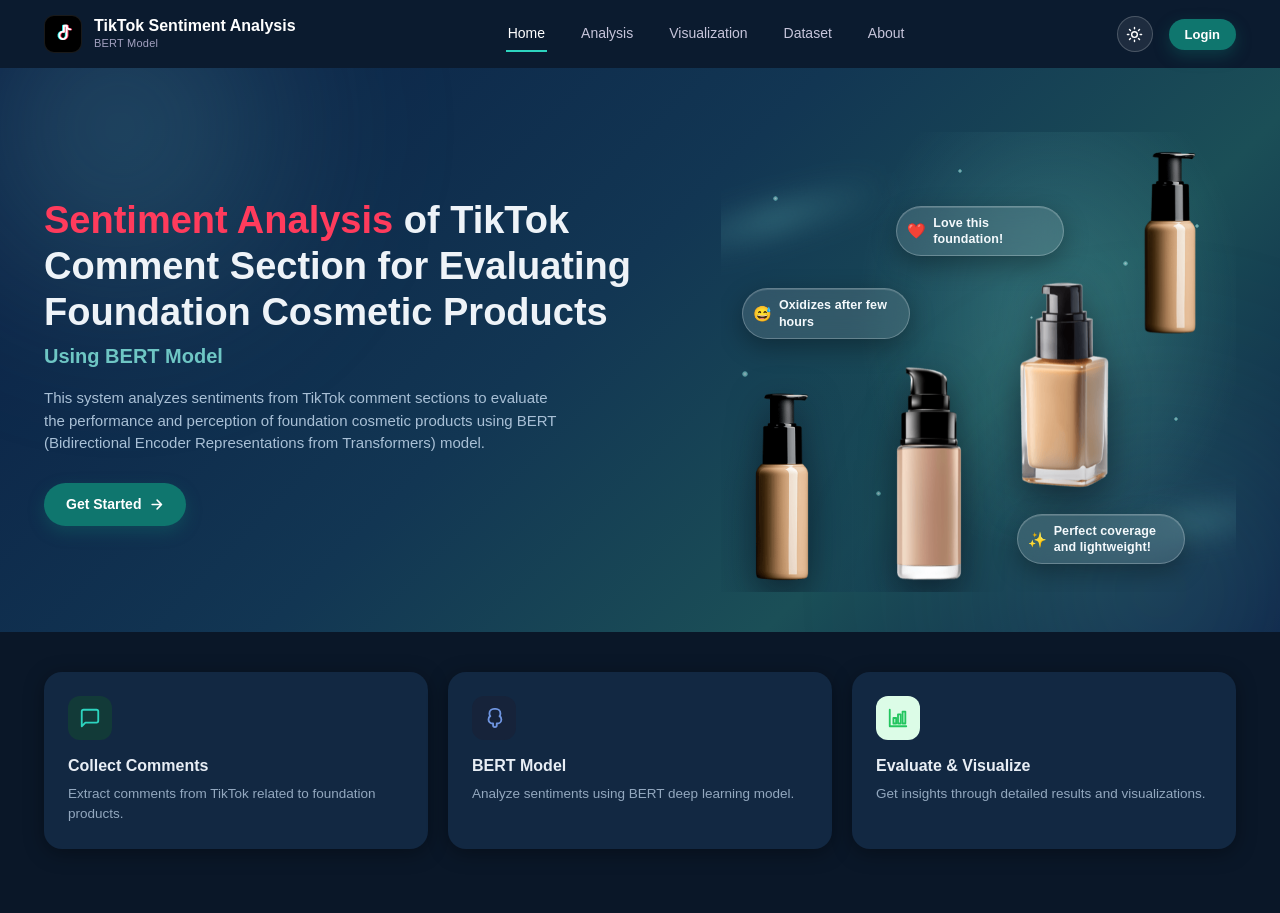
==== frontend/index.html @ 7a54fff6 "Add Flask sentiment analysis website" ====
<!doctype html>
<html lang="en">
<head>
<meta charset="UTF-8" />
<meta name="viewport" content="width=device-width, initial-scale=1.0" />
<title>TikTok Sentiment Analysis | BERT Model</title>
<script>
(function () {
  var t = localStorage.getItem("theme") || (window.matchMedia && window.matchMedia("(prefers-color-scheme: dark)").matches ? "dark" : "light");
  document.documentElement.setAttribute("data-theme", t);
})();
</script>
<link rel="stylesheet" href="css/style.css" />
</head>
<body>

<nav class="navbar">
  <div class="container">
    <a href="index.html" class="brand">
      <div class="brand-logo">
        <svg viewBox="0 0 24 24" fill="none" stroke-width="2" stroke-linecap="round" stroke-linejoin="round" role="img" aria-label="TikTok logo">
          <g stroke="#25F4EE" transform="translate(-1,0)">
            <path d="M16 3v10.5a4 4 0 1 1-3-3.87V3h3Z" />
            <path d="M16 3c0 2.5 2 4 4 4" />
          </g>
          <g stroke="#FE2C55" transform="translate(1,0)">
            <path d="M16 3v10.5a4 4 0 1 1-3-3.87V3h3Z" />
            <path d="M16 3c0 2.5 2 4 4 4" />
          </g>
          <g stroke="#fff">
            <path d="M16 3v10.5a4 4 0 1 1-3-3.87V3h3Z" />
            <path d="M16 3c0 2.5 2 4 4 4" />
          </g>
        </svg>
      </div>
      <div class="brand-text">
        <div class="title">TikTok Sentiment Analysis</div>
        <div class="subtitle">BERT Model</div>
      </div>
    </a>
    <div class="nav-links">
      <a href="index.html" class="active">Home</a>
      <a href="analysis.html">Analysis</a>
      <a href="visualization.html">Visualization</a>
      <a href="dataset.html">Dataset</a>
      <a href="about.html">About</a>
    </div>
    <div class="nav-cta">
      <button class="theme-toggle" id="theme-toggle" aria-label="Toggle dark mode" title="Toggle dark mode">
        <svg class="icon-sun" viewBox="0 0 24 24" fill="none" stroke="currentColor" stroke-width="2" stroke-linecap="round" stroke-linejoin="round"><circle cx="12" cy="12" r="4"/><path d="M12 2v2M12 20v2M4.93 4.93l1.41 1.41M17.66 17.66l1.41 1.41M2 12h2M20 12h2M4.93 19.07l1.41-1.41M17.66 6.34l1.41-1.41"/></svg>
        <svg class="icon-moon" viewBox="0 0 24 24" fill="none" stroke="currentColor" stroke-width="2" stroke-linecap="round" stroke-linejoin="round"><path d="M21 12.79A9 9 0 1 1 11.21 3 7 7 0 0 0 21 12.79Z"/></svg>
      </button>
      <button class="btn btn-primary btn-sm" id="login-btn">Login</button>
      <div class="profile-menu" id="profile-menu" hidden>
        <button class="profile-trigger" id="profile-trigger" type="button" aria-haspopup="menu" aria-expanded="false" aria-controls="profile-dropdown">
          <span class="profile-avatar" id="profile-avatar" aria-hidden="true"></span>
          <span class="profile-name" id="profile-name"></span>
          <svg class="profile-caret" viewBox="0 0 24 24" fill="none" stroke="currentColor" stroke-width="2" stroke-linecap="round" stroke-linejoin="round"><path d="M6 9l6 6 6-6"/></svg>
        </button>
        <div class="profile-dropdown" id="profile-dropdown" role="menu" aria-labelledby="profile-trigger" hidden>
          <button class="dropdown-item" id="logout-trigger" type="button" role="menuitem">
            <svg viewBox="0 0 24 24" fill="none" stroke="currentColor" stroke-width="2" stroke-linecap="round" stroke-linejoin="round"><path d="M9 21H5a2 2 0 0 1-2-2V5a2 2 0 0 1 2-2h4"/><path d="M16 17l5-5-5-5"/><path d="M21 12H9"/></svg>
            Log Out
          </button>
        </div>
      </div>
    </div>
  </div>
</nav>

<section class="hero">
  <div class="container">
    <div>
      <h1><span class="accent-red">Sentiment Analysis</span> of TikTok Comment Section for Evaluating Foundation Cosmetic Products</h1>
      <p class="using-bert">Using BERT Model</p>
      <p class="lead">This system analyzes sentiments from TikTok comment sections to evaluate the performance and perception of foundation cosmetic products using BERT (Bidirectional Encoder Representations from Transformers) model.</p>
      <a href="analysis.html" class="btn btn-primary">
        Get Started
        <svg viewBox="0 0 24 24" fill="none" stroke="currentColor" stroke-width="2.5" stroke-linecap="round" stroke-linejoin="round"><path d="M5 12h14M13 5l7 7-7 7"/></svg>
      </a>
    </div>

    <div class="hero-art">
      <div class="scene-glow"></div>
      <span class="scene-streak streak-a"></span>
      <span class="scene-streak streak-b"></span>

      <div class="scene-particles" aria-hidden="true">
        <span class="particle p1"></span>
        <span class="particle p2"></span>
        <span class="particle p3"></span>
        <span class="particle p4"></span>
        <span class="particle p5"></span>
        <span class="particle p6"></span>
        <span class="particle p7"></span>
        <span class="particle p8"></span>
      </div>

      <div class="scene-notes" aria-hidden="true">
        <div class="comment-bubble n1">
          <span class="bubble-icon">❤️</span>
          <span class="bubble-text">Love this foundation!</span>
        </div>
        <div class="comment-bubble n2">
          <span class="bubble-icon">😅</span>
          <span class="bubble-text">Oxidizes after few hours</span>
        </div>
        <div class="comment-bubble n3">
          <span class="bubble-icon">✨</span>
          <span class="bubble-text">Perfect coverage and lightweight!</span>
        </div>
      </div>

      <div class="bottle-scene" id="bottle-scene">
        <div class="depth-layer layer-bg" id="layer-bg">
          </div>
          <div class="scene-bottle b2">
            <div class="bottle-visual">
              <img src="assets/images/bottles/bottle-slim-png copy.png" width="162" height="571" alt="Small frosted glass foundation bottle, full, with a gold metallic pump dispenser" loading="eager" decoding="async" onerror="this.closest('.bottle-visual').classList.add('img-fallback')">
              <span class="bottle-shine" style="--bottle-mask: url('../assets/images/bottles/bottle-pump-small.png')" aria-hidden="true"></span>
            </div>
          </div>
        </div>

        <div class="depth-layer layer-fg" id="layer-fg">
          <div class="scene-bottle b3">
            <div class="bottle-visual">
              <img src="assets/images/bottles/Foundation2.png" width="162" height="571" alt="Tall cylindrical frosted glass foundation bottle, full, with a gold metallic pump dispenser" loading="eager" decoding="async" onerror="this.closest('.bottle-visual').classList.add('img-fallback')">
              <span class="bottle-shine" style="--bottle-mask: url('../assets/images/bottles/bottle-cylindrical.png')" aria-hidden="true"></span>
            </div>
          </div>

          <div class="scene-bottle b5">
            <div class="bottle-visual">
              <img src="assets/images/bottles/bottle-slim-png.png" width="108" height="351" alt="Tall slim rounded frosted glass foundation bottle, full, with a gold metallic pump dispenser" loading="eager" decoding="async" onerror="this.closest('.bottle-visual').classList.add('img-fallback')">
              <span class="bottle-shine" style="--bottle-mask: url('../assets/images/bottles/bottle-slim.png')" aria-hidden="true"></span>
            </div>
          </div>

          <div class="scene-bottle b4 bottle">
            <div class="bottle-visual">
              <img src="assets/images/bottles/bottle-square-hero.png" width="340" height="600" alt="Premium square frosted glass foundation bottle, full, with a gold metallic pump dispenser" loading="eager" fetchpriority="high" decoding="async" onerror="this.closest('.bottle-visual').classList.add('img-fallback')">
              <span class="bottle-shine" style="--bottle-mask: url('../assets/images/bottles/bottle-square-hero.png')" aria-hidden="true"></span>
            </div>
            
          </div>
        </div>
      </div>
    </div>
  </div>
</section>

<div class="container">
  <div class="hero-features">
    <div class="feature-card">
      <div class="icon">
        <svg viewBox="0 0 24 24" fill="none" stroke="currentColor" stroke-width="2" stroke-linecap="round" stroke-linejoin="round"><path d="M21 15a2 2 0 0 1-2 2H7l-4 4V5a2 2 0 0 1 2-2h14a2 2 0 0 1 2 2z"/></svg>
      </div>
      <h3>Collect Comments</h3>
      <p>Extract comments from TikTok related to foundation products.</p>
    </div>
    <div class="feature-card">
      <div class="icon">
        <svg viewBox="0 0 24 24" fill="none" stroke="currentColor" stroke-width="2" stroke-linecap="round" stroke-linejoin="round"><path d="M12 2a5 5 0 0 0-5 5c0 1.5.5 2.5 1 3-1 .5-2 1.8-2 3.5A4.5 4.5 0 0 0 10.5 18h.5v2a2 2 0 0 0 2 2 2 2 0 0 0 2-2v-2h.5a4.5 4.5 0 0 0 4.5-4.5c0-1.7-1-3-2-3.5.5-.5 1-1.5 1-3a5 5 0 0 0-5-5z"/></svg>
      </div>
      <h3>BERT Model</h3>
      <p>Analyze sentiments using BERT deep learning model.</p>
    </div>
    <div class="feature-card">
      <div class="icon">
        <svg viewBox="0 0 24 24" fill="none" stroke="currentColor" stroke-width="2" stroke-linecap="round" stroke-linejoin="round"><path d="M3 3v18h18"/><rect x="7" y="12" width="3" height="6"/><rect x="12" y="8" width="3" height="10"/><rect x="17" y="5" width="3" height="13"/></svg>
      </div>
      <h3>Evaluate &amp; Visualize</h3>
      <p>Get insights through detailed results and visualizations.</p>
    </div>
  </div>
</div>

<script src="js/main.js"></script>
</body>
</html>
---- frontend/css/style.css ----
:root {
  --navy: #0b1b2f;
  --navy-light: #14304d;
  --teal: #2dd4bf;
  --teal-dark: #0f766e;
  --teal-darker: #0b5d56;
  --teal-tint: #123a38;
  --deep-blue: #6f95e0;
  --deep-blue-tint: #16233a;
  --tiktok-red: #ff3b5c;
  --tiktok-cyan: #25f4ee;
  --green: #22c55e;
  --green-bg: #dcfce7;
  --yellow: #eab308;
  --yellow-bg: #fef9c3;
  --red: #ef4444;
  --red-bg: #fee2e2;
  --text: #e8eef5;
  --text-muted: #93a8bf;
  --border: #1f3a56;
  --bg-page: #0a1728;
  --card-bg: #122842;
  --surface-2: #17304d;
  --input-bg: #0f2138;
  --radius-lg: 18px;
  --radius-md: 12px;
  --radius-sm: 8px;
  --shadow: 0 4px 20px rgba(0, 0, 0, 0.35);
  --shadow-lg: 0 12px 32px rgba(0, 0, 0, 0.5);
}

:root[data-theme="dark"] {
  --navy: #060d18;
  --navy-light: #0d1b2e;
  --teal: #5eead4;
  --teal-dark: #115e59;
  --teal-darker: #0b4a46;
  --teal-tint: #0d2624;
  --deep-blue: #8fb3f5;
  --deep-blue-tint: #101d33;
  --green: #4ade80;
  --green-bg: #143824;
  --yellow: #fbbf24;
  --yellow-bg: #3a2e08;
  --red: #f87171;
  --red-bg: #3a1414;
  --text: #eef3f8;
  --text-muted: #8a9cb3;
  --border: #16283d;
  --bg-page: #050c16;
  --card-bg: #0b1826;
  --surface-2: #101f30;
  --input-bg: #0c1a29;
  --shadow: 0 4px 20px rgba(0, 0, 0, 0.5);
  --shadow-lg: 0 12px 32px rgba(0, 0, 0, 0.6);
}

* {
  box-sizing: border-box;
}

body {
  margin: 0;
  font-family: "Segoe UI", -apple-system, BlinkMacSystemFont, Roboto, Helvetica, Arial, sans-serif;
  background: var(--bg-page);
  color: var(--text);
  line-height: 1.5;
  transition: background-color 0.2s ease, color 0.2s ease;
}

a {
  text-decoration: none;
  color: inherit;
}

img, svg {
  max-width: 100%;
  display: block;
}

.container {
  max-width: 1240px;
  margin: 0 auto;
  padding: 0 24px;
}

/* ---------------- Navbar ---------------- */

.navbar {
  background: var(--navy);
  color: #fff;
  position: sticky;
  top: 0;
  z-index: 100;
}

.navbar .container {
  display: flex;
  align-items: center;
  justify-content: space-between;
  height: 68px;
}

.brand {
  display: flex;
  align-items: center;
  gap: 12px;
}

.brand-logo {
  width: 38px;
  height: 38px;
  border-radius: 10px;
  background: #000000;
  border: 1px solid rgba(255, 255, 255, 0.1);
  display: flex;
  align-items: center;
  justify-content: center;
  flex-shrink: 0;
}

.brand-logo svg {
  width: 22px;
  height: 22px;
}

.brand-text .title {
  font-weight: 700;
  font-size: 16px;
  line-height: 1.2;
}

.brand-text .subtitle {
  font-size: 11px;
  color: #a3a1c0;
  letter-spacing: 0.02em;
}

.nav-links {
  display: flex;
  gap: 32px;
  align-items: center;
}

.nav-links a {
  font-size: 14px;
  color: #c7c5db;
  font-weight: 500;
  padding: 6px 2px;
  border-bottom: 2px solid transparent;
  transition: color 0.15s, border-color 0.15s;
}

.nav-links a:hover {
  color: #fff;
}

.nav-links a.active {
  color: #fff;
  border-bottom-color: var(--teal);
}

.nav-cta {
  display: flex;
  align-items: center;
  gap: 16px;
}

.theme-toggle {
  display: inline-flex;
  align-items: center;
  justify-content: center;
  width: 36px;
  height: 36px;
  border-radius: 50%;
  border: 1px solid rgba(255, 255, 255, 0.2);
  background: rgba(255, 255, 255, 0.08);
  color: #fff;
  cursor: pointer;
  flex-shrink: 0;
  transition: background 0.15s;
}

.theme-toggle:hover {
  background: rgba(255, 255, 255, 0.18);
}

.theme-toggle svg {
  width: 17px;
  height: 17px;
}

.theme-toggle .icon-moon {
  display: none;
}

[data-theme="dark"] .theme-toggle .icon-sun {
  display: none;
}

[data-theme="dark"] .theme-toggle .icon-moon {
  display: block;
}

/* ---------------- Profile menu ---------------- */

.profile-menu {
  position: relative;
}

.profile-trigger {
  display: inline-flex;
  align-items: center;
  gap: 8px;
  padding: 6px 12px 6px 6px;
  border-radius: 999px;
  border: 1px solid rgba(255, 255, 255, 0.2);
  background: rgba(255, 255, 255, 0.08);
  color: #fff;
  cursor: pointer;
  transition: background 0.15s;
}

.profile-trigger:hover,
.profile-trigger[aria-expanded="true"] {
  background: rgba(255, 255, 255, 0.18);
}

.profile-avatar {
  display: inline-flex;
  align-items: center;
  justify-content: center;
  width: 26px;
  height: 26px;
  border-radius: 50%;
  background: linear-gradient(135deg, var(--tiktok-cyan), var(--teal), var(--tiktok-red));
  color: #06121f;
  font-size: 11px;
  font-weight: 700;
  flex-shrink: 0;
}

.profile-name {
  font-size: 13.5px;
  font-weight: 600;
  max-width: 120px;
  overflow: hidden;
  text-overflow: ellipsis;
  white-space: nowrap;
}

.profile-caret {
  width: 14px;
  height: 14px;
  flex-shrink: 0;
  transition: transform 0.15s ease;
}

.profile-trigger[aria-expanded="true"] .profile-caret {
  transform: rotate(180deg);
}

.profile-dropdown {
  position: absolute;
  top: calc(100% + 10px);
  right: 0;
  min-width: 180px;
  background: var(--card-bg);
  border: 1px solid var(--border);
  border-radius: var(--radius-md);
  box-shadow: var(--shadow-lg);
  padding: 6px;
  z-index: 150;
  opacity: 0;
  transform: translateY(-6px) scale(0.97);
  transform-origin: top right;
  transition: opacity 0.15s ease, transform 0.15s ease;
  pointer-events: none;
}

.profile-dropdown.open {
  opacity: 1;
  transform: translateY(0) scale(1);
  pointer-events: auto;
}

.dropdown-item {
  display: flex;
  align-items: center;
  gap: 10px;
  width: 100%;
  padding: 10px 12px;
  border: none;
  background: transparent;
  color: var(--text);
  font-size: 13.5px;
  font-weight: 500;
  border-radius: var(--radius-sm);
  cursor: pointer;
  text-align: left;
  transition: background 0.15s, color 0.15s;
}

.dropdown-item svg {
  width: 16px;
  height: 16px;
  flex-shrink: 0;
}

.dropdown-item:hover,
.dropdown-item:focus-visible {
  background: var(--red-bg);
  color: var(--red);
  outline: none;
}

@media (max-width: 480px) {
  .profile-name {
    display: none;
  }
  .profile-trigger {
    padding: 6px;
  }
}

/* ---------------- Buttons ---------------- */

.btn {
  display: inline-flex;
  align-items: center;
  justify-content: center;
  gap: 8px;
  padding: 11px 22px;
  border-radius: 999px;
  font-size: 14px;
  font-weight: 600;
  border: none;
  cursor: pointer;
  transition: transform 0.1s ease, box-shadow 0.15s ease, background 0.15s ease;
  white-space: nowrap;
}

.btn:active {
  transform: translateY(1px);
}

/* An explicit `display` above always beats the UA [hidden] rule, so a
   plain hidden attribute wouldn't actually hide a .btn - restate it here. */
.btn[hidden] {
  display: none;
}

.btn-primary {
  background: var(--teal-dark);
  color: #fff;
  box-shadow: 0 6px 16px rgba(15, 118, 110, 0.35);
}

.btn-primary:hover {
  background: var(--teal-darker);
}

.btn-primary:disabled {
  opacity: 0.6;
  cursor: not-allowed;
}

.btn-outline {
  background: var(--card-bg);
  color: var(--text);
  border: 1px solid var(--border);
}

.btn-outline:hover {
  border-color: var(--teal);
  color: var(--teal);
}

.btn-danger {
  background: var(--red);
  color: #fff;
  box-shadow: 0 6px 16px rgba(239, 68, 68, 0.35);
}

.btn-danger:hover {
  background: #dc2626;
}

.btn-sm {
  padding: 8px 16px;
  font-size: 13px;
}

.btn svg {
  width: 15px;
  height: 15px;
}

/* ---------------- Hero (Home) ---------------- */

.hero {
  position: relative;
  background: linear-gradient(135deg, #0A1F44 0%, #123653 45%, #1b4f57 72%, #0A1F44 100%);
  padding: 64px 0 40px;
  overflow: hidden;
}

/* ---- soft glowing teal blobs for a premium, luxury-brand backdrop ---- */

.hero::before,
.hero::after {
  content: "";
  position: absolute;
  border-radius: 50%;
  filter: blur(80px);
  pointer-events: none;
  z-index: 0;
}

.hero::before {
  width: 440px;
  height: 440px;
  top: -160px;
  left: -100px;
  background: radial-gradient(circle, rgba(110, 198, 196, 0.32) 0%, rgba(110, 198, 196, 0) 70%);
}

.hero::after {
  width: 520px;
  height: 520px;
  bottom: -220px;
  right: -140px;
  background: radial-gradient(circle, rgba(110, 198, 196, 0.2) 0%, rgba(110, 198, 196, 0) 70%);
}

.hero .container {
  position: relative;
  z-index: 1;
  display: grid;
  grid-template-columns: 1.1fr 0.9fr;
  gap: 48px;
  align-items: center;
}

.hero h1 {
  font-size: 38px;
  line-height: 1.2;
  font-weight: 800;
  margin: 0 0 6px;
  /* .hero keeps its navy gradient in both themes, so its text is pinned
     to fixed light-on-dark colors instead of the --text variable. */
  color: #eef3f8;
}

.hero h1 .accent-red {
  color: var(--tiktok-red);
}

.hero .using-bert {
  font-size: 20px;
  font-weight: 700;
  color: #6EC6C4;
  margin: 0 0 16px;
}

.hero p.lead {
  color: #a9c0d6;
  font-size: 15px;
  max-width: 520px;
  margin: 0 0 28px;
}

.hero-art {
  position: relative;
  height: 460px;
  overflow: hidden;
  perspective: 1000px;
}

/* ---- ambient glow / light streaks behind the bottle scene, matching the
   hero section's own navy/teal gradient so the bottles float directly on
   one continuous background instead of a separate boxed panel ---- */

.scene-glow {
  position: absolute;
  inset: -20% -10%;
  background:
    radial-gradient(45% 55% at 62% 42%, rgba(110, 198, 196, 0.28), rgba(110, 198, 196, 0) 70%),
    radial-gradient(32% 42% at 28% 78%, rgba(18, 54, 83, 0.35), rgba(18, 54, 83, 0) 70%);
  pointer-events: none;
}

.scene-streak {
  position: absolute;
  width: 230px;
  height: 26px;
  background: linear-gradient(90deg, rgba(110, 198, 196, 0) 0%, rgba(110, 198, 196, 0.32) 50%, rgba(110, 198, 196, 0) 100%);
  filter: blur(14px);
  pointer-events: none;
}

.streak-a { top: 16%; left: -12%; transform: rotate(-16deg); }
.streak-b {
  bottom: 12%;
  right: -16%;
  width: 260px;
  transform: rotate(-10deg);
  background: linear-gradient(90deg, rgba(110, 198, 196, 0) 0%, rgba(110, 198, 196, 0.28) 50%, rgba(110, 198, 196, 0) 100%);
}

/* ---- floating cosmetic particles (replaces the old speech bubbles) ---- */

.scene-particles {
  position: absolute;
  inset: 0;
  pointer-events: none;
}

.particle {
  position: absolute;
  width: 5px;
  height: 5px;
  border-radius: 50%;
  background: radial-gradient(circle, #eefdfc 0%, #6ec6c4 55%, rgba(110, 198, 196, 0) 76%);
  opacity: 0.6;
  animation: particle-float 6s ease-in-out infinite;
}

.particle.p1 { top: 14%; left: 10%; animation-delay: 0s; }
.particle.p2 { top: 8%; left: 46%; animation-delay: 0.7s; width: 4px; height: 4px; }
.particle.p3 { top: 28%; left: 78%; animation-delay: 1.4s; }
.particle.p4 { top: 52%; left: 4%; animation-delay: 2.1s; width: 6px; height: 6px; }
.particle.p5 { top: 62%; left: 88%; animation-delay: 2.8s; width: 4px; height: 4px; }
.particle.p6 { top: 78%; left: 30%; animation-delay: 3.4s; }
.particle.p7 { top: 40%; left: 60%; animation-delay: 4s; width: 3px; height: 3px; }
.particle.p8 { top: 20%; left: 92%; animation-delay: 4.6s; width: 4px; height: 4px; }

@keyframes particle-float {
  0%, 100% { transform: translateY(0) scale(1); opacity: 0.3; }
  50% { transform: translateY(-16px) scale(1.2); opacity: 0.85; }
}

/* ---- floating glassmorphism comment bubbles drifting behind the bottles ---- */

.scene-notes {
  position: absolute;
  inset: 0;
  pointer-events: none;
  z-index: 5;
}

.comment-bubble {
  position: absolute;
  display: inline-flex;
  align-items: center;
  gap: 7px;
  max-width: 168px;
  padding: 8px 14px 8px 10px;
  border-radius: 999px;
  background: rgba(255, 255, 255, 0.12);
  backdrop-filter: blur(14px);
  -webkit-backdrop-filter: blur(14px);
  border: 1px solid rgba(255, 255, 255, 0.24);
  box-shadow: 0 8px 26px rgba(0, 0, 0, 0.32), inset 0 1px 0 rgba(255, 255, 255, 0.15);
  font-size: 12.5px;
  font-weight: 700;
  line-height: 1.3;
  letter-spacing: 0.1px;
  color: #f4f9fc;
  animation: note-drift 7s ease-in-out infinite;
}

.bubble-icon {
  flex-shrink: 0;
  font-size: 15px;
  line-height: 1;
}

.bubble-text {
  overflow: hidden;
  text-overflow: ellipsis;
}

.comment-bubble.n1 { top: 16%; left: 34%; animation-delay: 0s; }
.comment-bubble.n2 { top: 34%; left: 4%; animation-delay: 1.3s; }
.comment-bubble.n3 { bottom: 6%; right: 10%; animation-delay: 2.6s; }

@keyframes note-drift {
  0%, 100% { transform: translateY(0); opacity: 0.9; }
  50% { transform: translateY(-6px); opacity: 1; }
}

/* ---- bottle scene: layered for a mouse-parallax depth effect ---- */

.bottle-scene {
  position: absolute;
  inset: 0;
}

.depth-layer {
  position: absolute;
  inset: 0;
  transition: transform 0.2s ease-out;
  will-change: transform;
}

.layer-bg { z-index: 1; }
.layer-fg { z-index: 2; }

.scene-bottle {
  position: absolute;
  bottom: 0;
  animation: bottle-float 5s ease-in-out infinite;
}

/* ---- the visual wrapper carries hover rotation/scale + the load-in reveal,
   kept separate from .scene-bottle's own float animation so the two
   transforms never fight over the same property ---- */

.bottle-visual {
  position: relative;
  width: 100%;
  height: 100%;
  transform-style: preserve-3d;
  transition: transform 0.6s cubic-bezier(0.22, 1, 0.36, 1), filter 0.45s ease;
  will-change: transform;
  opacity: 0;
  scale: 0.88;
  animation: bottle-reveal 0.9s cubic-bezier(0.16, 1, 0.3, 1) both;
}

.bottle-visual img {
  width: 100%;
  height: 100%;
  object-fit: contain;
  display: block;
  pointer-events: none;
}

/* ---- graceful degradation: if a bottle photo ever fails to load (see the
   onerror handler in index.html), draw an elegant vector bottle instead of
   letting the browser show a broken-image icon ---- */

.bottle-visual.img-fallback img {
  visibility: hidden;
}

.bottle-visual.img-fallback .bottle-shine {
  display: none;
}

.bottle-visual.img-fallback::before,
.bottle-visual.img-fallback::after {
  content: "";
  position: absolute;
  left: 50%;
  transform: translateX(-50%);
}

.bottle-visual.img-fallback::before {
  bottom: 4%;
  width: 62%;
  height: 66%;
  border-radius: 22% 22% 14% 14%;
  background:
    linear-gradient(100deg, rgba(255, 255, 255, 0.5) 0%, rgba(255, 255, 255, 0.08) 30%, rgba(255, 255, 255, 0.3) 55%, rgba(255, 255, 255, 0.05) 100%),
    linear-gradient(180deg, #fbe4c4 0%, #e7ac6b 55%, #bd7c3f 100%);
  background-blend-mode: overlay;
  box-shadow: inset 0 0 0 1px rgba(255, 255, 255, 0.45), 0 14px 18px rgba(5, 10, 20, 0.45);
}

.bottle-visual.img-fallback::after {
  top: 2%;
  width: 34%;
  height: 16%;
  border-radius: 40% 40% 12% 12%;
  background: linear-gradient(180deg, #3a3a3d 0%, #050505 100%);
  box-shadow: 0 4px 8px rgba(0, 0, 0, 0.4);
}

.bottle-visual:hover {
  transform: scale(1.05) rotateY(14deg);
}

/* ---- glossy reflection sweep, masked to each bottle's own silhouette ---- */

.bottle-shine {
  position: absolute;
  inset: 0;
  -webkit-mask-image: var(--bottle-mask);
  mask-image: var(--bottle-mask);
  -webkit-mask-size: contain;
  mask-size: contain;
  -webkit-mask-repeat: no-repeat;
  mask-repeat: no-repeat;
  -webkit-mask-position: center;
  mask-position: center;
  background: linear-gradient(115deg, transparent 32%, rgba(255, 255, 255, 0.65) 47%, rgba(255, 210, 140, 0.4) 53%, transparent 68%);
  background-size: 240% 240%;
  background-position: -60% -60%;
  mix-blend-mode: screen;
  opacity: 0;
  animation: shine-sweep 6.5s ease-in-out infinite;
  pointer-events: none;
}

.layer-bg .bottle-visual {
  filter: blur(0.6px) drop-shadow(0 10px 14px rgba(5, 10, 20, 0.5));
}
.layer-bg .bottle-visual:hover {
  filter: blur(0.2px) drop-shadow(0 16px 20px rgba(5, 10, 20, 0.6));
}

.layer-fg .bottle-visual {
  filter: drop-shadow(0 14px 18px rgba(5, 10, 20, 0.55));
}
.layer-fg .bottle-visual:hover {
  filter: drop-shadow(0 24px 28px rgba(5, 10, 20, 0.7));
}

.scene-bottle.b1 { left: 0; bottom: 4%; width: 88px; height: 194px; animation-duration: 6s; }
.scene-bottle.b2 { right: 2%; top: 2%; bottom: auto; width: 112px; height: 204px; animation-duration: 7s; animation-delay: 0.5s; }
.scene-bottle.b3 { left: 30%; width: 108px; height: 237px; animation-duration: 5.5s; animation-delay: 0.3s; }
.scene-bottle.b5 { left: 4%; width: 80px; height: 210px; animation-duration: 4.8s; animation-delay: 0.8s; }
.scene-bottle.b4 { left: 44%; bottom: 30px; width: 232px; height: 356px; animation-duration: 4.5s; z-index: 3; }

.scene-bottle.b1 .bottle-visual { animation-delay: 0.05s; }
.scene-bottle.b2 .bottle-visual { animation-delay: 0.15s; }
.scene-bottle.b3 .bottle-visual { animation-delay: 0.1s; }
.scene-bottle.b5 .bottle-visual { animation-delay: 0.2s; }
.scene-bottle.b4 .bottle-visual { animation-delay: 0.28s; }

.scene-bottle.b4 .bottle-visual:hover {
  transform: scale(1.05) rotateY(18deg);
}

@keyframes bottle-float {
  0%, 100% { transform: translateY(0) rotate(0deg); }
  50% { transform: translateY(-7px) rotate(1deg); }
}

@keyframes bottle-reveal {
  from { opacity: 0; scale: 0.88; }
  to { opacity: 1; scale: 1; }
}

@keyframes shine-sweep {
  0%, 12% { background-position: -60% -60%; opacity: 0; }
  28% { opacity: 0.85; }
  52%, 100% { background-position: 140% 140%; opacity: 0; }
}

@media (prefers-reduced-motion: reduce) {
  .scene-bottle,
  .bottle-visual,
  .bottle-shine,
  .particle,
  .comment-bubble {
    animation: none;
  }

  .bottle-visual {
    opacity: 1;
    scale: 1;
    transition: none;
  }

  .depth-layer {
    transition: none;
  }
}

.hero-features {
  display: grid;
  grid-template-columns: repeat(3, 1fr);
  gap: 20px;
  padding: 40px 0 64px;
}

.feature-card {
  background: var(--card-bg);
  border-radius: var(--radius-lg);
  padding: 24px;
  box-shadow: var(--shadow);
}

.feature-card .icon {
  width: 44px;
  height: 44px;
  border-radius: 12px;
  display: flex;
  align-items: center;
  justify-content: center;
  margin-bottom: 14px;
}

.feature-card .icon svg {
  width: 22px;
  height: 22px;
}

.feature-card:nth-child(1) .icon { background: var(--teal-tint); color: var(--teal); }
.feature-card:nth-child(2) .icon { background: var(--deep-blue-tint); color: var(--deep-blue); }
.feature-card:nth-child(3) .icon { background: var(--green-bg); color: var(--green); }

.feature-card h3 {
  margin: 0 0 6px;
  font-size: 16px;
}

.feature-card p {
  margin: 0;
  font-size: 13.5px;
  color: var(--text-muted);
}

/* ---------------- Page header ---------------- */

.page {
  padding: 40px 0 64px;
}

.page-header {
  display: flex;
  align-items: flex-start;
  justify-content: space-between;
  gap: 16px;
  margin-bottom: 28px;
  flex-wrap: wrap;
}

.page-header h1 {
  font-size: 26px;
  margin: 0 0 6px;
}

.page-header p {
  margin: 0;
  color: var(--text-muted);
  font-size: 14px;
}

.page-header .actions {
  display: flex;
  gap: 12px;
}

/* ---------------- Cards ---------------- */

.card {
  background: var(--card-bg);
  border-radius: var(--radius-lg);
  box-shadow: var(--shadow);
  padding: 24px;
}

.card h2 {
  font-size: 16px;
  margin: 0 0 4px;
}

.card .card-sub {
  font-size: 12.5px;
  color: var(--text-muted);
  margin: 0 0 16px;
}

/* ---------------- Analysis input page ---------------- */

.analysis-grid {
  display: grid;
  grid-template-columns: 1.6fr 1fr;
  gap: 24px;
  align-items: start;
}

.tabs {
  display: flex;
  gap: 4px;
  background: var(--surface-2);
  padding: 4px;
  border-radius: 999px;
  width: fit-content;
  margin-bottom: 20px;
}

.tab-btn {
  border: none;
  background: transparent;
  padding: 9px 20px;
  border-radius: 999px;
  font-size: 13.5px;
  font-weight: 600;
  color: var(--text-muted);
  cursor: pointer;
}

.tab-btn.active {
  background: var(--card-bg);
  color: var(--teal);
  box-shadow: var(--shadow);
}

.field {
  margin-bottom: 18px;
}

.field label {
  display: block;
  font-size: 13.5px;
  font-weight: 600;
  margin-bottom: 8px;
}

.field textarea,
.field input[type="text"],
.field input[type="url"] {
  width: 100%;
  border: 1px solid var(--border);
  border-radius: var(--radius-md);
  padding: 12px 14px;
  font-size: 13.5px;
  font-family: inherit;
  resize: vertical;
  background: var(--input-bg);
  color: var(--text);
}

.field textarea:focus,
.field input:focus {
  outline: none;
  border-color: var(--teal);
  background: var(--card-bg);
}

.char-count {
  text-align: right;
  font-size: 11.5px;
  color: var(--text-muted);
  margin-top: 6px;
}

.tab-panel {
  display: none;
}

.tab-panel.active {
  display: block;
}

.link-hint {
  border: 1px dashed var(--border);
  border-radius: var(--radius-md);
  padding: 18px;
  font-size: 13px;
  color: var(--text-muted);
  text-align: center;
  background: var(--input-bg);
}

details.advanced {
  margin-bottom: 20px;
}

details.advanced summary {
  cursor: pointer;
  font-weight: 600;
  font-size: 13.5px;
  color: var(--text);
  list-style: none;
}

details.advanced summary::-webkit-details-marker {
  display: none;
}

.advanced-body {
  padding-top: 14px;
  display: grid;
  grid-template-columns: 1fr 1fr;
  gap: 14px;
}

.side-card {
  margin-bottom: 20px;
}

.side-card .icon-wrap {
  width: 42px;
  height: 42px;
  border-radius: 12px;
  background: var(--teal-tint);
  display: flex;
  align-items: center;
  justify-content: center;
  margin-bottom: 12px;
}

.side-card .icon-wrap svg {
  width: 22px;
  height: 22px;
  color: var(--teal);
}

.side-card h3 {
  font-size: 14.5px;
  margin: 0 0 8px;
}

.side-card p {
  font-size: 12.5px;
  color: var(--text-muted);
  margin: 0;
}

.label-row {
  display: flex;
  align-items: center;
  gap: 10px;
  padding: 10px 0;
  border-bottom: 1px solid var(--border);
}

.label-row:last-child {
  border-bottom: none;
}

.label-row .emoji {
  font-size: 20px;
  display: inline-flex;
  align-items: center;
  justify-content: center;
  width: 34px;
  height: 34px;
  border-radius: 50%;
  flex-shrink: 0;
}

.label-row.positive .emoji { background: var(--green); }
.label-row.neutral .emoji { background: var(--yellow); }
.label-row.negative .emoji { background: var(--red); }

.label-row .name {
  font-weight: 700;
  font-size: 13px;
}

.label-row .desc {
  font-size: 11.5px;
  color: var(--text-muted);
}

.label-row.positive .name { color: var(--green); }
.label-row.neutral .name { color: var(--yellow); }
.label-row.negative .name { color: var(--red); }

/* ---------------- Results page ---------------- */

.results-grid {
  display: grid;
  grid-template-columns: 1fr 2fr;
  gap: 20px;
  margin-bottom: 20px;
}

.donut-wrap {
  position: relative;
  width: 170px;
  height: 170px;
  margin: 8px auto;
}

.donut-center {
  position: absolute;
  inset: 0;
  display: flex;
  flex-direction: column;
  align-items: center;
  justify-content: center;
}

.donut-center .pct {
  font-size: 24px;
  font-weight: 800;
}

.donut-center .lbl {
  font-size: 11.5px;
  color: var(--text-muted);
}

.stat-cards {
  display: grid;
  grid-template-columns: repeat(3, 1fr);
  gap: 16px;
}

.stat-card {
  background: var(--card-bg);
  border-radius: var(--radius-lg);
  box-shadow: var(--shadow);
  padding: 20px;
  text-align: center;
}

.stat-card .emoji {
  font-size: 30px;
  margin-bottom: 8px;
  display: inline-flex;
  align-items: center;
  justify-content: center;
  width: 56px;
  height: 56px;
  border-radius: 50%;
}

.stat-card.positive .emoji { background: var(--green); }
.stat-card.neutral .emoji { background: var(--yellow); }
.stat-card.negative .emoji { background: var(--red); }

.stat-card .pct {
  font-size: 20px;
  font-weight: 800;
}

.stat-card .count {
  font-size: 12px;
  color: var(--text-muted);
}

.stat-card.positive .pct { color: var(--green); }
.stat-card.neutral .pct { color: var(--yellow); }
.stat-card.negative .pct { color: var(--red); }

.details-samples-grid {
  display: grid;
  grid-template-columns: 1fr 1fr;
  gap: 20px;
}

table.simple-table {
  width: 100%;
  border-collapse: collapse;
  font-size: 13.5px;
}

table.simple-table th {
  text-align: left;
  color: var(--text-muted);
  font-weight: 600;
  font-size: 12px;
  padding: 8px 6px;
  border-bottom: 1px solid var(--border);
}

table.simple-table td {
  padding: 10px 6px;
  border-bottom: 1px solid var(--border);
}

table.simple-table tr:last-child td {
  border-bottom: none;
  font-weight: 700;
}

.badge {
  display: inline-flex;
  align-items: center;
  gap: 6px;
  padding: 3px 10px;
  border-radius: 999px;
  font-size: 11.5px;
  font-weight: 700;
}

.badge.positive { background: var(--green-bg); color: #15803d; }
.badge.neutral { background: var(--yellow-bg); color: #a16207; }
.badge.negative { background: var(--red-bg); color: #b91c1c; }

.emoji-dot {
  display: inline-flex;
  align-items: center;
  justify-content: center;
  width: 20px;
  height: 20px;
  border-radius: 50%;
  font-size: 12px;
  line-height: 1;
  flex-shrink: 0;
}

.emoji-dot.positive { background: var(--green); }
.emoji-dot.neutral { background: var(--yellow); }
.emoji-dot.negative { background: var(--red); }

.sample-comments-list {
  display: flex;
  flex-direction: column;
  gap: 10px;
  margin: 14px 0;
  min-height: 120px;
}

.sample-comment {
  display: flex;
  gap: 8px;
  align-items: flex-start;
  font-size: 13px;
  padding: 10px 12px;
  border-radius: var(--radius-sm);
  background: var(--input-bg);
}

/* ---------------- Visualization page ---------------- */

.viz-grid {
  display: grid;
  grid-template-columns: 1fr 1fr;
  gap: 20px;
}

.legend {
  display: flex;
  flex-direction: column;
  gap: 10px;
  justify-content: center;
}

.legend-item {
  display: flex;
  align-items: center;
  gap: 10px;
  font-size: 13px;
}

.legend-dot {
  width: 10px;
  height: 10px;
  border-radius: 50%;
}

.legend-item .val {
  margin-left: auto;
  font-weight: 700;
}

.donut-row {
  display: flex;
  align-items: center;
  gap: 20px;
}

.wordcloud {
  display: flex;
  flex-wrap: wrap;
  gap: 10px 16px;
  align-items: center;
  justify-content: center;
  padding: 12px 0;
}

.wordcloud span {
  font-weight: 700;
}

/* ---------------- Dataset page ---------------- */

.dataset-toolbar {
  display: flex;
  gap: 12px;
  margin-bottom: 16px;
  flex-wrap: wrap;
}

.dataset-toolbar input,
.dataset-toolbar select {
  border: 1px solid var(--border);
  border-radius: var(--radius-sm);
  padding: 9px 12px;
  font-size: 13px;
  background: var(--input-bg);
  color: var(--text);
}

.dataset-toolbar input {
  flex: 1;
  min-width: 200px;
}

.table-scroll {
  overflow-x: auto;
}

table.data-table {
  width: 100%;
  border-collapse: collapse;
  font-size: 13px;
  min-width: 640px;
}

table.data-table th {
  text-align: left;
  padding: 10px 12px;
  background: var(--input-bg);
  color: var(--text-muted);
  font-size: 11.5px;
  text-transform: uppercase;
  letter-spacing: 0.03em;
  border-bottom: 1px solid var(--border);
}

table.data-table td {
  padding: 12px;
  border-bottom: 1px solid var(--border);
  vertical-align: top;
}

table.data-table tr:hover td {
  background: var(--input-bg);
}

.pagination {
  display: flex;
  align-items: center;
  justify-content: space-between;
  margin-top: 18px;
  font-size: 13px;
  color: var(--text-muted);
  flex-wrap: wrap;
  gap: 12px;
}

.page-btns {
  display: flex;
  gap: 6px;
}

.page-btns button {
  width: 32px;
  height: 32px;
  border-radius: 8px;
  border: 1px solid var(--border);
  background: var(--card-bg);
  color: var(--text);
  cursor: pointer;
  font-size: 13px;
}

.page-btns button.active {
  background: var(--teal-dark);
  color: #fff;
  border-color: var(--teal-dark);
}

.page-btns button:disabled {
  opacity: 0.4;
  cursor: not-allowed;
}

/* ---------------- About page ---------------- */

.about-grid {
  display: grid;
  grid-template-columns: 0.9fr 1.4fr;
  gap: 40px;
  align-items: center;
}

.about-art {
  display: flex;
  align-items: center;
  justify-content: center;
  height: 260px;
}

.about-art .robot {
  width: 120px;
  height: 150px;
  background: linear-gradient(160deg, var(--teal-tint), var(--navy-light));
  border-radius: 24px;
  position: relative;
  box-shadow: var(--shadow-lg);
}

.about-art .robot::before {
  content: "";
  position: absolute;
  top: 24px;
  left: 24px;
  right: 24px;
  height: 44px;
  background: #fff;
  border-radius: 12px;
}

.about-info-grid {
  display: grid;
  grid-template-columns: 1fr 1fr;
  gap: 16px;
  margin-top: 22px;
}

.info-box {
  background: var(--input-bg);
  border: 1px solid var(--border);
  border-radius: var(--radius-md);
  padding: 16px;
}

.info-box h4 {
  margin: 0 0 10px;
  font-size: 13.5px;
}

.info-box ul {
  margin: 0;
  padding-left: 18px;
  font-size: 12.5px;
  color: var(--text-muted);
}

.info-box ul li {
  margin-bottom: 4px;
}

/* ---------------- Misc ---------------- */

.empty-state {
  text-align: center;
  padding: 40px 0;
  color: var(--text-muted);
  font-size: 13.5px;
}

.toast {
  position: fixed;
  bottom: 24px;
  right: 24px;
  background: var(--navy);
  color: #fff;
  padding: 12px 18px;
  border-radius: var(--radius-md);
  font-size: 13.5px;
  box-shadow: var(--shadow-lg);
  opacity: 0;
  transform: translateY(10px);
  transition: opacity 0.2s, transform 0.2s;
  pointer-events: none;
  z-index: 200;
}

.toast.show {
  opacity: 1;
  transform: translateY(0);
}

.toast.error {
  background: var(--red);
}

/* ---------------- Logout confirmation modal ---------------- */

.modal-overlay {
  position: fixed;
  inset: 0;
  background: rgba(4, 10, 20, 0.6);
  display: flex;
  align-items: center;
  justify-content: center;
  padding: 20px;
  z-index: 300;
  opacity: 0;
  transition: opacity 0.2s ease;
}

.modal-overlay[hidden] {
  display: none;
}

.modal-overlay.show {
  opacity: 1;
}

.modal-dialog {
  background: var(--card-bg);
  border: 1px solid var(--border);
  border-radius: var(--radius-lg);
  box-shadow: var(--shadow-lg);
  max-width: 360px;
  width: 100%;
  padding: 28px 24px 24px;
  text-align: center;
  transform: translateY(12px) scale(0.96);
  opacity: 0;
  transition: opacity 0.2s ease, transform 0.2s ease;
}

.modal-overlay.show .modal-dialog {
  transform: translateY(0) scale(1);
  opacity: 1;
}

.modal-message {
  font-size: 15.5px;
  font-weight: 600;
  color: var(--text);
  margin: 0 0 22px;
}

.modal-actions {
  display: flex;
  justify-content: center;
  gap: 12px;
}

.modal-actions .btn {
  flex: 1;
}

@media (prefers-reduced-motion: reduce) {
  .modal-overlay,
  .modal-dialog {
    transition: none;
  }
}

/* ---------------- Login page ---------------- */

.login-page {
  min-height: calc(100vh - 68px);
  display: flex;
  align-items: center;
  justify-content: center;
  padding: 40px 20px;
  background: linear-gradient(135deg, #0d2a44 0%, #123a44 60%, #0a1f36 100%);
}

.login-card {
  position: relative;
  display: grid;
  grid-template-columns: 0.85fr 1fr;
  width: 100%;
  max-width: 720px;
  background: var(--card-bg);
  border-radius: var(--radius-lg);
  box-shadow: var(--shadow-lg);
  overflow: hidden;
}

.login-close {
  position: absolute;
  top: 14px;
  left: 14px;
  width: 30px;
  height: 30px;
  border-radius: 50%;
  border: none;
  background: rgba(255, 255, 255, 0.22);
  color: #fff;
  font-size: 20px;
  line-height: 1;
  cursor: pointer;
  z-index: 2;
  display: flex;
  align-items: center;
  justify-content: center;
  transition: background 0.15s;
}

.login-close:hover {
  background: rgba(255, 255, 255, 0.35);
}

.login-illustration {
  background: linear-gradient(160deg, var(--teal-dark), var(--navy));
  display: flex;
  align-items: center;
  justify-content: center;
  padding: 32px;
}

.login-illustration svg {
  max-width: 230px;
}

.login-form-panel {
  padding: 36px 34px;
}

.login-welcome {
  margin: 0 0 2px;
  font-size: 13px;
  color: var(--text-muted);
}

.login-form-panel h3 {
  margin: 0 0 8px;
  font-size: 19px;
  letter-spacing: 0.01em;
}

.login-note {
  margin: 0 0 18px;
  font-size: 11.5px;
  color: var(--text-muted);
  line-height: 1.4;
}

.login-field {
  display: flex;
  align-items: center;
  gap: 10px;
  background: var(--teal-tint);
  border-radius: var(--radius-sm);
  padding: 11px 14px;
  margin-bottom: 12px;
}

.login-field svg {
  width: 16px;
  height: 16px;
  color: var(--teal);
  flex-shrink: 0;
}

.login-field input {
  border: none;
  background: transparent;
  outline: none;
  font-size: 13.5px;
  width: 100%;
  font-family: inherit;
  color: var(--text);
}

/* Masks the login password as dots without a real type="password" field,
   which is what makes Safari attach its iCloud Keychain key icon. */
.login-password-mask {
  -webkit-text-security: disc;
  text-security: disc;
}

/* The username field uses type="search" so Safari/Chrome never attach their
   Keychain/autofill key icon to it; strip the native search-box chrome
   (clear button, rounded appearance) so it still looks like a plain field. */
.login-field input[type="search"] {
  -webkit-appearance: none;
  appearance: none;
}

.login-field input[type="search"]::-webkit-search-cancel-button,
.login-field input[type="search"]::-webkit-search-decoration {
  -webkit-appearance: none;
  display: none;
}

.login-submit {
  display: flex;
  width: fit-content;
  min-width: 140px;
  justify-content: center;
  margin: 6px auto 0;
  text-transform: uppercase;
  letter-spacing: 0.04em;
  font-size: 12.5px;
}

.login-signup {
  text-align: center;
  font-size: 12px;
  color: var(--text-muted);
  margin: 18px 0 0;
}

.login-signup a {
  color: var(--teal);
  font-weight: 600;
}

/* ---- cinematic door-reveal transition after successful login ---- */

.reveal-frame {
  position: fixed;
  inset: 0;
  width: 100%;
  height: 100%;
  border: 0;
  z-index: 150;
  opacity: 0;
  pointer-events: none;
}

body.door-active .reveal-frame {
  opacity: 1;
}

.door-panel {
  position: fixed;
  top: 0;
  bottom: 0;
  width: 50%;
  z-index: 200;
  background:
    linear-gradient(var(--navy), var(--navy) 68px, transparent 68px),
    linear-gradient(135deg, #0d2a44 0%, #123a44 60%, #0a1f36 100%);
  opacity: 0;
  pointer-events: none;
  transition: opacity 0.32s ease-out, transform 1.1s cubic-bezier(0.76, 0, 0.24, 1);
}

.door-left {
  left: 0;
  transform: translateX(0);
  box-shadow: 10px 0 30px rgba(0, 0, 0, 0.35);
  border-right: 1px solid rgba(34, 211, 238, 0.35);
}

.door-right {
  right: 0;
  transform: translateX(0);
  box-shadow: -10px 0 30px rgba(0, 0, 0, 0.35);
  border-left: 1px solid rgba(34, 211, 238, 0.35);
}

.door-panel.visible {
  opacity: 1;
}

.door-left.open { transform: translateX(-100%); }
.door-right.open { transform: translateX(100%); }

@media (prefers-reduced-motion: reduce) {
  .door-panel {
    transition: none;
  }
}

@media (max-width: 640px) {
  .login-card {
    grid-template-columns: 1fr;
    max-width: 380px;
  }
  .login-illustration {
    padding: 22px;
  }
  .login-illustration svg {
    max-width: 140px;
  }
}

@media (max-width: 900px) {
  .hero .container,
  .analysis-grid,
  .results-grid,
  .viz-grid,
  .about-grid,
  .details-samples-grid {
    grid-template-columns: 1fr;
  }
  .hero-features {
    grid-template-columns: 1fr;
  }
  .stat-cards {
    grid-template-columns: 1fr;
  }
  .nav-links {
    display: none;
  }
  .hero-art {
    height: 400px;
    margin-top: 8px;
  }
}

@media (max-width: 520px) {
  .hero-art {
    height: 340px;
  }
}
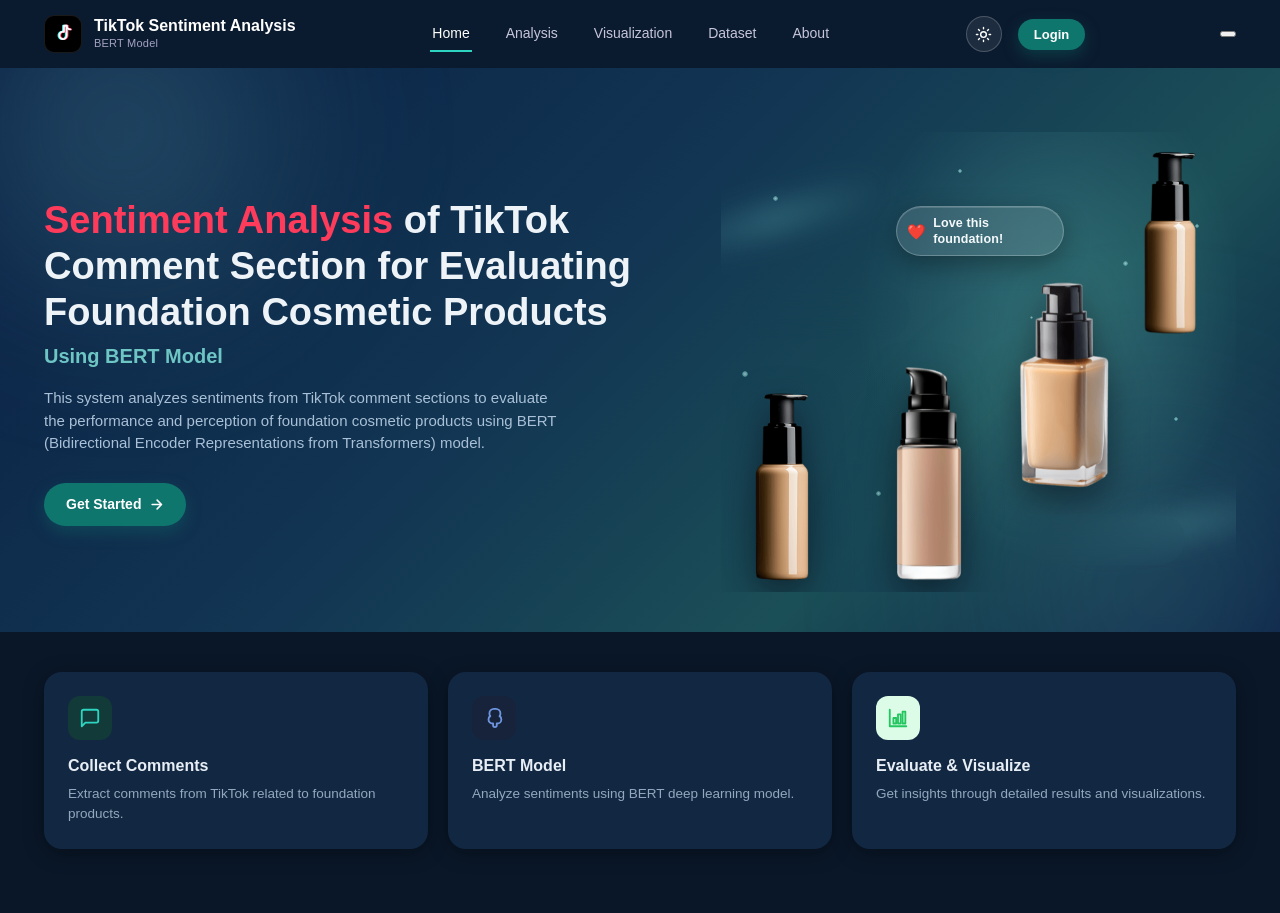
==== commit 734e955c: "Add mobile hamburger menu for navbar" ====
--- a/frontend/index.html
+++ b/frontend/index.html
@@ -65,8 +65,14 @@
         </div>
       </div>
     </div>
+    <button class="hamburger" id="hamburger-btn" aria-label="Menu">
+          <span></span>
+          <span></span>
+          <span></span>
+        </button>
   </div>
 </nav>
+
 
 <section class="hero">
   <div class="container">
--- a/frontend/css/style.css
+++ b/frontend/css/style.css
@@ -1777,3 +1777,44 @@
     height: 340px;
   }
 }
+
+@media (max-width: 768px) {
+.hamburger {
+  display: none;
+  flex-direction: column;
+  gap: 5px;
+  background: none;
+  border: none;
+  cursor: pointer;
+  padding: 8px;
+}
+
+.hamburger span {
+  width: 24px;
+  height: 2px;
+  background: #fff;
+  border-radius: 2px;
+}
+
+@media (max-width: 768px) {
+  .nav-links {
+    display: none;
+    position: absolute;
+    top: 68px;
+    left: 0;
+    right: 0;
+    background: var(--navy);
+    flex-direction: column;
+    padding: 16px 24px;
+    gap: 16px;
+  }
+
+  .nav-links.open {
+    display: flex;
+  }
+
+  .hamburger {
+    display: flex;
+  }
+}
+}
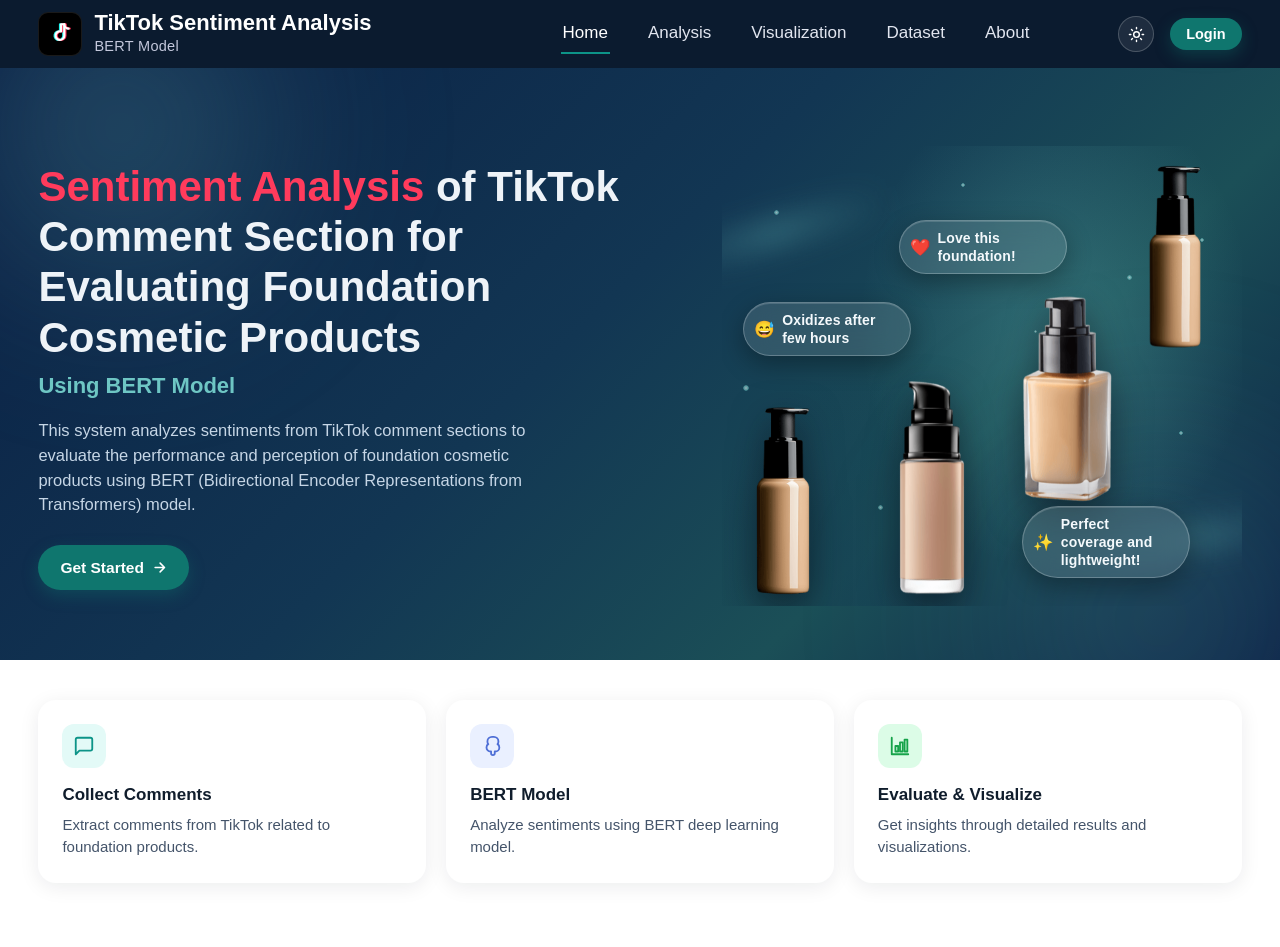
==== commit c1d417da: "Add class 'home-page' to body element" ====
--- a/frontend/index.html
+++ b/frontend/index.html
@@ -12,7 +12,7 @@
 </script>
 <link rel="stylesheet" href="css/style.css" />
 </head>
-<body>
+<body class="home-page">
 
 <nav class="navbar">
   <div class="container">
--- a/frontend/css/style.css
+++ b/frontend/css/style.css
@@ -1,32 +1,35 @@
 :root {
   --navy: #0b1b2f;
   --navy-light: #14304d;
-  --teal: #2dd4bf;
+  --teal: #0d9488;
   --teal-dark: #0f766e;
   --teal-darker: #0b5d56;
-  --teal-tint: #123a38;
-  --deep-blue: #6f95e0;
-  --deep-blue-tint: #16233a;
+  --teal-tint: #e3faf7;
+  --deep-blue: #4f6fd6;
+  --deep-blue-tint: #eaf0ff;
   --tiktok-red: #ff3b5c;
   --tiktok-cyan: #25f4ee;
-  --green: #22c55e;
+  --green: #16a34a;
   --green-bg: #dcfce7;
-  --yellow: #eab308;
+  --yellow: #ca8a04;
   --yellow-bg: #fef9c3;
-  --red: #ef4444;
+  --red: #dc2626;
   --red-bg: #fee2e2;
-  --text: #e8eef5;
-  --text-muted: #93a8bf;
-  --border: #1f3a56;
-  --bg-page: #0a1728;
-  --card-bg: #122842;
-  --surface-2: #17304d;
-  --input-bg: #0f2138;
+  --text: #101d2c;
+  --text-muted: #44546a;
+  --border: #dfe6ee;
+  --bg-page: #ffffff;
+  --card-bg: #ffffff;
+  --surface-2: #f1f5f9;
+  --input-bg: #f8fafc;
   --radius-lg: 18px;
   --radius-md: 12px;
   --radius-sm: 8px;
-  --shadow: 0 4px 20px rgba(0, 0, 0, 0.35);
-  --shadow-lg: 0 12px 32px rgba(0, 0, 0, 0.5);
+  --shadow: 0 4px 20px rgba(15, 23, 42, 0.08);
+  --shadow-lg: 0 12px 32px rgba(15, 23, 42, 0.12);
+  /* Font sizes referenced by inline styles (e.g. about.html). */
+  --fs-md: 17px;
+  --fs-3xl: 32px;
 }
 
 :root[data-theme="dark"] {
@@ -45,7 +48,7 @@
   --red: #f87171;
   --red-bg: #3a1414;
   --text: #eef3f8;
-  --text-muted: #8a9cb3;
+  --text-muted: #a8b8cc;
   --border: #16283d;
   --bg-page: #050c16;
   --card-bg: #0b1826;
@@ -66,6 +69,15 @@
   color: var(--text);
   line-height: 1.5;
   transition: background-color 0.2s ease, color 0.2s ease;
+  /* Column layout so the main content stretches to fill the viewport
+     height, even on pages with little content. */
+  min-height: 100vh;
+  display: flex;
+  flex-direction: column;
+}
+
+body > main {
+  flex: 1 0 auto;
 }
 
 a {
@@ -78,10 +90,26 @@
   display: block;
 }
 
+/* Full-width layout: content spans the whole screen, with side padding
+   that scales with the viewport. */
 .container {
-  max-width: 1240px;
+  width: 100%;
   margin: 0 auto;
-  padding: 0 24px;
+  padding: 0 clamp(16px, 3vw, 56px);
+}
+
+/* The home page stays centered, just wider than the original 1240px. */
+.home-page .container {
+  max-width: 1480px;
+  padding: 0 clamp(24px, 3vw, 48px);
+}
+
+/* Taller hero that still leaves room for the feature cards below it to
+   show on the first screen (~240px: card height plus section padding). */
+.home-page .hero {
+  min-height: max(560px, calc(100vh - 68px - 240px));
+  display: flex;
+  align-items: center;
 }
 
 /* ---------------- Navbar ---------------- */
@@ -108,8 +136,8 @@
 }
 
 .brand-logo {
-  width: 38px;
-  height: 38px;
+  width: 44px;
+  height: 44px;
   border-radius: 10px;
   background: #000000;
   border: 1px solid rgba(255, 255, 255, 0.1);
@@ -120,31 +148,42 @@
 }
 
 .brand-logo svg {
-  width: 22px;
-  height: 22px;
+  width: 26px;
+  height: 26px;
 }
 
 .brand-text .title {
   font-weight: 700;
-  font-size: 16px;
+  font-size: 22px;
   line-height: 1.2;
 }
 
 .brand-text .subtitle {
-  font-size: 11px;
-  color: #a3a1c0;
+  font-size: 14.5px;
+  color: #c4c8dc;
   letter-spacing: 0.02em;
 }
 
 .nav-links {
   display: flex;
-  gap: 32px;
-  align-items: center;
+  gap: 36px;
+  align-items: center;
+  /* Nudges the links right of the navbar's center. */
+  margin-left: clamp(40px, 8vw, 160px);
+}
+
+/* Mid-size screens: less spacing so the bigger links don't crowd the buttons. */
+@media (min-width: 901px) and (max-width: 1200px) {
+  .nav-links {
+    gap: 22px;
+    margin-left: 24px;
+    margin-right: 24px;
+  }
 }
 
 .nav-links a {
-  font-size: 14px;
-  color: #c7c5db;
+  font-size: 17px;
+  color: #e2e6f0;
   font-weight: 500;
   padding: 6px 2px;
   border-bottom: 2px solid transparent;
@@ -235,13 +274,13 @@
   border-radius: 50%;
   background: linear-gradient(135deg, var(--tiktok-cyan), var(--teal), var(--tiktok-red));
   color: #06121f;
-  font-size: 11px;
+  font-size: 13px;
   font-weight: 700;
   flex-shrink: 0;
 }
 
 .profile-name {
-  font-size: 13.5px;
+  font-size: 15px;
   font-weight: 600;
   max-width: 120px;
   overflow: hidden;
@@ -293,7 +332,7 @@
   border: none;
   background: transparent;
   color: var(--text);
-  font-size: 13.5px;
+  font-size: 15px;
   font-weight: 500;
   border-radius: var(--radius-sm);
   cursor: pointer;
@@ -332,7 +371,7 @@
   gap: 8px;
   padding: 11px 22px;
   border-radius: 999px;
-  font-size: 14px;
+  font-size: 15.5px;
   font-weight: 600;
   border: none;
   cursor: pointer;
@@ -388,7 +427,7 @@
 
 .btn-sm {
   padding: 8px 16px;
-  font-size: 13px;
+  font-size: 14.5px;
 }
 
 .btn svg {
@@ -443,7 +482,7 @@
 }
 
 .hero h1 {
-  font-size: 38px;
+  font-size: 42px;
   line-height: 1.2;
   font-weight: 800;
   margin: 0 0 6px;
@@ -457,15 +496,15 @@
 }
 
 .hero .using-bert {
-  font-size: 20px;
+  font-size: 22px;
   font-weight: 700;
   color: #6EC6C4;
   margin: 0 0 16px;
 }
 
 .hero p.lead {
-  color: #a9c0d6;
-  font-size: 15px;
+  color: #c6d6e6;
+  font-size: 16.5px;
   max-width: 520px;
   margin: 0 0 28px;
 }
@@ -562,7 +601,7 @@
   -webkit-backdrop-filter: blur(14px);
   border: 1px solid rgba(255, 255, 255, 0.24);
   box-shadow: 0 8px 26px rgba(0, 0, 0, 0.32), inset 0 1px 0 rgba(255, 255, 255, 0.15);
-  font-size: 12.5px;
+  font-size: 14px;
   font-weight: 700;
   line-height: 1.3;
   letter-spacing: 0.1px;
@@ -572,7 +611,7 @@
 
 .bubble-icon {
   flex-shrink: 0;
-  font-size: 15px;
+  font-size: 16.5px;
   line-height: 1;
 }
 
@@ -805,12 +844,12 @@
 
 .feature-card h3 {
   margin: 0 0 6px;
-  font-size: 16px;
+  font-size: 17px;
 }
 
 .feature-card p {
   margin: 0;
-  font-size: 13.5px;
+  font-size: 15px;
   color: var(--text-muted);
 }
 
@@ -830,19 +869,38 @@
 }
 
 .page-header h1 {
-  font-size: 26px;
+  font-size: 28px;
   margin: 0 0 6px;
 }
 
 .page-header p {
   margin: 0;
   color: var(--text-muted);
-  font-size: 14px;
+  font-size: 15.5px;
 }
 
 .page-header .actions {
   display: flex;
+  align-items: center;
+  flex-wrap: wrap;
   gap: 12px;
+}
+
+.live-status {
+  font-size: 14.5px;
+  color: var(--text-muted);
+  white-space: nowrap;
+}
+
+.live-error {
+  background: var(--red-bg);
+  color: var(--red);
+  border-radius: var(--radius-lg);
+  padding: 12px 16px;
+  margin-bottom: 16px;
+  font-size: 15.5px;
+  line-height: 1.5;
+  overflow-wrap: anywhere;
 }
 
 /* ---------------- Cards ---------------- */
@@ -855,12 +913,12 @@
 }
 
 .card h2 {
-  font-size: 16px;
+  font-size: 17px;
   margin: 0 0 4px;
 }
 
 .card .card-sub {
-  font-size: 12.5px;
+  font-size: 14px;
   color: var(--text-muted);
   margin: 0 0 16px;
 }
@@ -889,7 +947,7 @@
   background: transparent;
   padding: 9px 20px;
   border-radius: 999px;
-  font-size: 13.5px;
+  font-size: 15px;
   font-weight: 600;
   color: var(--text-muted);
   cursor: pointer;
@@ -907,7 +965,7 @@
 
 .field label {
   display: block;
-  font-size: 13.5px;
+  font-size: 15px;
   font-weight: 600;
   margin-bottom: 8px;
 }
@@ -919,7 +977,7 @@
   border: 1px solid var(--border);
   border-radius: var(--radius-md);
   padding: 12px 14px;
-  font-size: 13.5px;
+  font-size: 15px;
   font-family: inherit;
   resize: vertical;
   background: var(--input-bg);
@@ -935,7 +993,7 @@
 
 .char-count {
   text-align: right;
-  font-size: 11.5px;
+  font-size: 13px;
   color: var(--text-muted);
   margin-top: 6px;
 }
@@ -948,16 +1006,7 @@
   display: block;
 }
 
-.link-hint {
-  border: 1px dashed var(--border);
-  border-radius: var(--radius-md);
-  padding: 18px;
-  font-size: 13px;
-  color: var(--text-muted);
-  text-align: center;
-  background: var(--input-bg);
-}
-
+/* Collapsible sections on the Results page (transcript, skipped comments). */
 details.advanced {
   margin-bottom: 20px;
 }
@@ -965,7 +1014,7 @@
 details.advanced summary {
   cursor: pointer;
   font-weight: 600;
-  font-size: 13.5px;
+  font-size: 15px;
   color: var(--text);
   list-style: none;
 }
@@ -981,6 +1030,22 @@
   gap: 14px;
 }
 
+.skipped-list {
+  margin: 0;
+  padding-left: 18px;
+  font-size: 15px;
+  color: var(--text-muted);
+}
+
+.skipped-list li + li {
+  margin-top: 6px;
+}
+
+.skipped-list .why {
+  font-size: 13.5px;
+  font-style: italic;
+}
+
 .side-card {
   margin-bottom: 20px;
 }
@@ -1003,12 +1068,12 @@
 }
 
 .side-card h3 {
-  font-size: 14.5px;
+  font-size: 16px;
   margin: 0 0 8px;
 }
 
 .side-card p {
-  font-size: 12.5px;
+  font-size: 14px;
   color: var(--text-muted);
   margin: 0;
 }
@@ -1026,7 +1091,7 @@
 }
 
 .label-row .emoji {
-  font-size: 20px;
+  font-size: 22px;
   display: inline-flex;
   align-items: center;
   justify-content: center;
@@ -1042,11 +1107,11 @@
 
 .label-row .name {
   font-weight: 700;
+  font-size: 14.5px;
+}
+
+.label-row .desc {
   font-size: 13px;
-}
-
-.label-row .desc {
-  font-size: 11.5px;
   color: var(--text-muted);
 }
 
@@ -1080,12 +1145,12 @@
 }
 
 .donut-center .pct {
-  font-size: 24px;
+  font-size: 26px;
   font-weight: 800;
 }
 
 .donut-center .lbl {
-  font-size: 11.5px;
+  font-size: 13px;
   color: var(--text-muted);
 }
 
@@ -1104,7 +1169,7 @@
 }
 
 .stat-card .emoji {
-  font-size: 30px;
+  font-size: 32px;
   margin-bottom: 8px;
   display: inline-flex;
   align-items: center;
@@ -1119,12 +1184,12 @@
 .stat-card.negative .emoji { background: var(--red); }
 
 .stat-card .pct {
-  font-size: 20px;
+  font-size: 22px;
   font-weight: 800;
 }
 
 .stat-card .count {
-  font-size: 12px;
+  font-size: 13.5px;
   color: var(--text-muted);
 }
 
@@ -1141,14 +1206,14 @@
 table.simple-table {
   width: 100%;
   border-collapse: collapse;
-  font-size: 13.5px;
+  font-size: 15px;
 }
 
 table.simple-table th {
   text-align: left;
   color: var(--text-muted);
   font-weight: 600;
-  font-size: 12px;
+  font-size: 13.5px;
   padding: 8px 6px;
   border-bottom: 1px solid var(--border);
 }
@@ -1169,7 +1234,7 @@
   gap: 6px;
   padding: 3px 10px;
   border-radius: 999px;
-  font-size: 11.5px;
+  font-size: 13px;
   font-weight: 700;
 }
 
@@ -1184,7 +1249,7 @@
   width: 20px;
   height: 20px;
   border-radius: 50%;
-  font-size: 12px;
+  font-size: 13.5px;
   line-height: 1;
   flex-shrink: 0;
 }
@@ -1205,7 +1270,7 @@
   display: flex;
   gap: 8px;
   align-items: flex-start;
-  font-size: 13px;
+  font-size: 14.5px;
   padding: 10px 12px;
   border-radius: var(--radius-sm);
   background: var(--input-bg);
@@ -1230,7 +1295,7 @@
   display: flex;
   align-items: center;
   gap: 10px;
-  font-size: 13px;
+  font-size: 14.5px;
 }
 
 .legend-dot {
@@ -1247,7 +1312,34 @@
 .donut-row {
   display: flex;
   align-items: center;
+  flex-wrap: wrap;
   gap: 20px;
+}
+
+/* Visualization page: center the donut + legend in the middle of its card. */
+.viz-grid .card:has(.donut-row) {
+  display: flex;
+  flex-direction: column;
+}
+
+.viz-grid .donut-row {
+  flex: 1;
+  justify-content: center;
+  gap: 40px;
+}
+
+/* Large labelled donut (Visualization page); scales down on narrow cards. */
+.donut-wrap.donut-lg {
+  width: 300px;
+  max-width: 100%;
+  height: auto;
+  margin: 0;
+}
+
+.donut-wrap.donut-lg svg {
+  display: block;
+  width: 100%;
+  height: auto;
 }
 
 .wordcloud {
@@ -1277,7 +1369,7 @@
   border: 1px solid var(--border);
   border-radius: var(--radius-sm);
   padding: 9px 12px;
-  font-size: 13px;
+  font-size: 14.5px;
   background: var(--input-bg);
   color: var(--text);
 }
@@ -1294,7 +1386,7 @@
 table.data-table {
   width: 100%;
   border-collapse: collapse;
-  font-size: 13px;
+  font-size: 14.5px;
   min-width: 640px;
 }
 
@@ -1303,7 +1395,7 @@
   padding: 10px 12px;
   background: var(--input-bg);
   color: var(--text-muted);
-  font-size: 11.5px;
+  font-size: 13px;
   text-transform: uppercase;
   letter-spacing: 0.03em;
   border-bottom: 1px solid var(--border);
@@ -1324,7 +1416,7 @@
   align-items: center;
   justify-content: space-between;
   margin-top: 18px;
-  font-size: 13px;
+  font-size: 14.5px;
   color: var(--text-muted);
   flex-wrap: wrap;
   gap: 12px;
@@ -1343,7 +1435,7 @@
   background: var(--card-bg);
   color: var(--text);
   cursor: pointer;
-  font-size: 13px;
+  font-size: 14.5px;
 }
 
 .page-btns button.active {
@@ -1409,13 +1501,13 @@
 
 .info-box h4 {
   margin: 0 0 10px;
-  font-size: 13.5px;
+  font-size: 15px;
 }
 
 .info-box ul {
   margin: 0;
   padding-left: 18px;
-  font-size: 12.5px;
+  font-size: 14px;
   color: var(--text-muted);
 }
 
@@ -1429,7 +1521,7 @@
   text-align: center;
   padding: 40px 0;
   color: var(--text-muted);
-  font-size: 13.5px;
+  font-size: 15px;
 }
 
 .toast {
@@ -1440,7 +1532,7 @@
   color: #fff;
   padding: 12px 18px;
   border-radius: var(--radius-md);
-  font-size: 13.5px;
+  font-size: 15px;
   box-shadow: var(--shadow-lg);
   opacity: 0;
   transform: translateY(10px);
@@ -1501,7 +1593,7 @@
 }
 
 .modal-message {
-  font-size: 15.5px;
+  font-size: 17px;
   font-weight: 600;
   color: var(--text);
   margin: 0 0 22px;
@@ -1527,7 +1619,6 @@
 /* ---------------- Login page ---------------- */
 
 .login-page {
-  min-height: calc(100vh - 68px);
   display: flex;
   align-items: center;
   justify-content: center;
@@ -1540,7 +1631,7 @@
   display: grid;
   grid-template-columns: 0.85fr 1fr;
   width: 100%;
-  max-width: 720px;
+  max-width: 880px;
   background: var(--card-bg);
   border-radius: var(--radius-lg);
   box-shadow: var(--shadow-lg);
@@ -1549,15 +1640,15 @@
 
 .login-close {
   position: absolute;
-  top: 14px;
-  left: 14px;
-  width: 30px;
-  height: 30px;
+  top: 16px;
+  left: 16px;
+  width: 34px;
+  height: 34px;
   border-radius: 50%;
   border: none;
   background: rgba(255, 255, 255, 0.22);
   color: #fff;
-  font-size: 20px;
+  font-size: 24px;
   line-height: 1;
   cursor: pointer;
   z-index: 2;
@@ -1576,32 +1667,32 @@
   display: flex;
   align-items: center;
   justify-content: center;
-  padding: 32px;
+  padding: 40px;
 }
 
 .login-illustration svg {
-  max-width: 230px;
+  max-width: 290px;
 }
 
 .login-form-panel {
-  padding: 36px 34px;
+  padding: 48px 46px;
 }
 
 .login-welcome {
-  margin: 0 0 2px;
-  font-size: 13px;
+  margin: 0 0 4px;
+  font-size: 16.5px;
   color: var(--text-muted);
 }
 
 .login-form-panel h3 {
-  margin: 0 0 8px;
-  font-size: 19px;
+  margin: 0 0 10px;
+  font-size: 26px;
   letter-spacing: 0.01em;
 }
 
 .login-note {
-  margin: 0 0 18px;
-  font-size: 11.5px;
+  margin: 0 0 22px;
+  font-size: 14.5px;
   color: var(--text-muted);
   line-height: 1.4;
 }
@@ -1609,16 +1700,16 @@
 .login-field {
   display: flex;
   align-items: center;
-  gap: 10px;
+  gap: 12px;
   background: var(--teal-tint);
   border-radius: var(--radius-sm);
-  padding: 11px 14px;
-  margin-bottom: 12px;
+  padding: 15px 18px;
+  margin-bottom: 15px;
 }
 
 .login-field svg {
-  width: 16px;
-  height: 16px;
+  width: 19px;
+  height: 19px;
   color: var(--teal);
   flex-shrink: 0;
 }
@@ -1627,7 +1718,7 @@
   border: none;
   background: transparent;
   outline: none;
-  font-size: 13.5px;
+  font-size: 17px;
   width: 100%;
   font-family: inherit;
   color: var(--text);
@@ -1638,6 +1729,46 @@
 .login-password-mask {
   -webkit-text-security: disc;
   text-security: disc;
+}
+
+/* Eye icon at the right end of the password field: an eye while the password
+   is hidden (click to show), an eye-slash while it's visible (click to hide). */
+.password-toggle {
+  display: inline-flex;
+  align-items: center;
+  justify-content: center;
+  flex-shrink: 0;
+  padding: 0;
+  margin: -5px -5px -5px 0;
+  width: 30px;
+  height: 30px;
+  border: none;
+  border-radius: 6px;
+  background: transparent;
+  color: var(--teal);
+  cursor: pointer;
+  opacity: 0.75;
+  transition: opacity 0.15s ease, background-color 0.15s ease;
+}
+
+.password-toggle:hover,
+.password-toggle:focus-visible {
+  opacity: 1;
+  background: rgba(0, 0, 0, 0.05);
+}
+
+.password-toggle:focus-visible {
+  outline: 2px solid var(--teal);
+  outline-offset: 1px;
+}
+
+.password-toggle .icon-eye-slash,
+.password-toggle.is-visible .icon-eye {
+  display: none;
+}
+
+.password-toggle.is-visible .icon-eye-slash {
+  display: block;
 }
 
 /* The username field uses type="search" so Safari/Chrome never attach their
@@ -1657,19 +1788,20 @@
 .login-submit {
   display: flex;
   width: fit-content;
-  min-width: 140px;
-  justify-content: center;
-  margin: 6px auto 0;
+  min-width: 170px;
+  justify-content: center;
+  margin: 10px auto 0;
+  padding: 14px 28px;
   text-transform: uppercase;
   letter-spacing: 0.04em;
-  font-size: 12.5px;
+  font-size: 16px;
 }
 
 .login-signup {
   text-align: center;
-  font-size: 12px;
+  font-size: 15.5px;
   color: var(--text-muted);
-  margin: 18px 0 0;
+  margin: 22px 0 0;
 }
 
 .login-signup a {
@@ -1738,13 +1870,16 @@
 @media (max-width: 640px) {
   .login-card {
     grid-template-columns: 1fr;
-    max-width: 380px;
+    max-width: 420px;
   }
   .login-illustration {
-    padding: 22px;
+    padding: 24px;
   }
   .login-illustration svg {
-    max-width: 140px;
+    max-width: 160px;
+  }
+  .login-form-panel {
+    padding: 32px 26px;
   }
 }
 
@@ -1778,7 +1913,6 @@
   }
 }
 
-@media (max-width: 768px) {
 .hamburger {
   display: none;
   flex-direction: column;
@@ -1796,7 +1930,8 @@
   border-radius: 2px;
 }
 
-@media (max-width: 768px) {
+/* Same breakpoint that hides .nav-links above, so the menu is always reachable. */
+@media (max-width: 900px) {
   .nav-links {
     display: none;
     position: absolute;
@@ -1807,6 +1942,7 @@
     flex-direction: column;
     padding: 16px 24px;
     gap: 16px;
+    margin-left: 0;
   }
 
   .nav-links.open {
@@ -1817,4 +1953,3 @@
     display: flex;
   }
 }
-}
